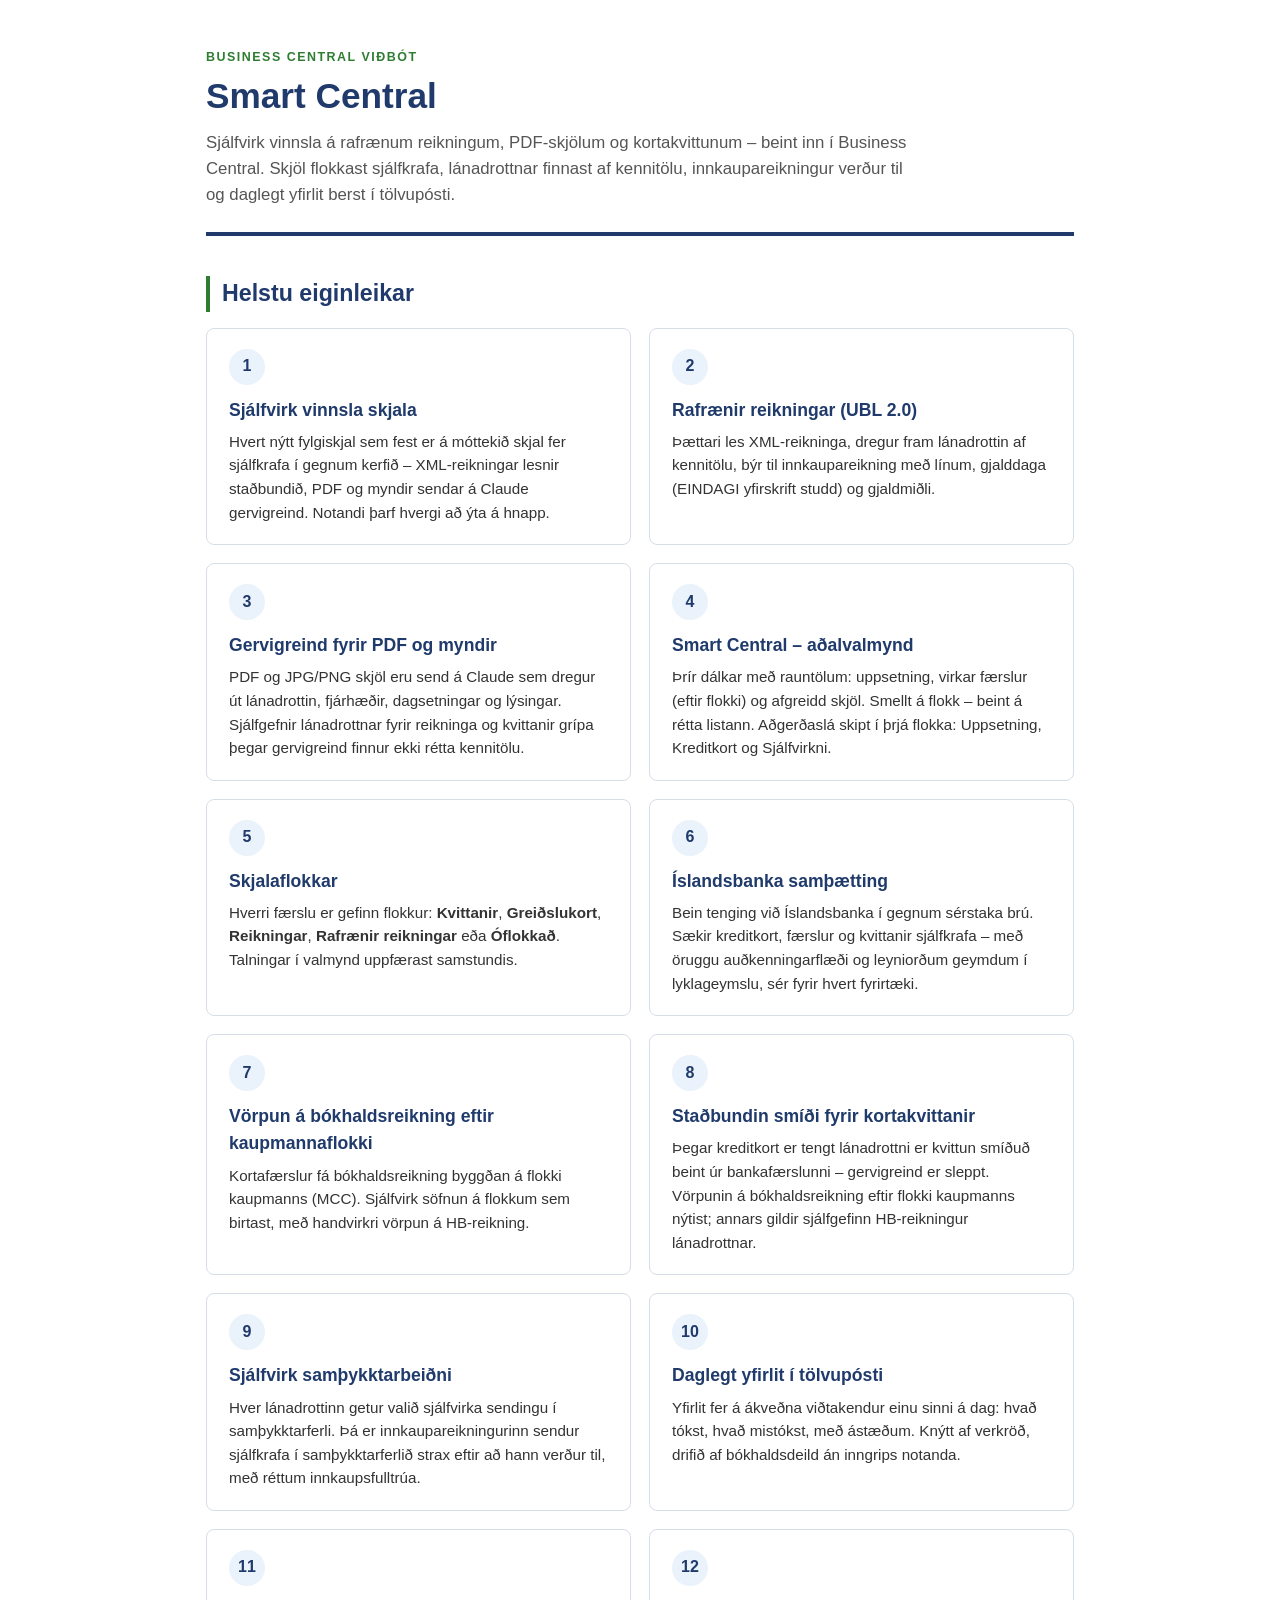
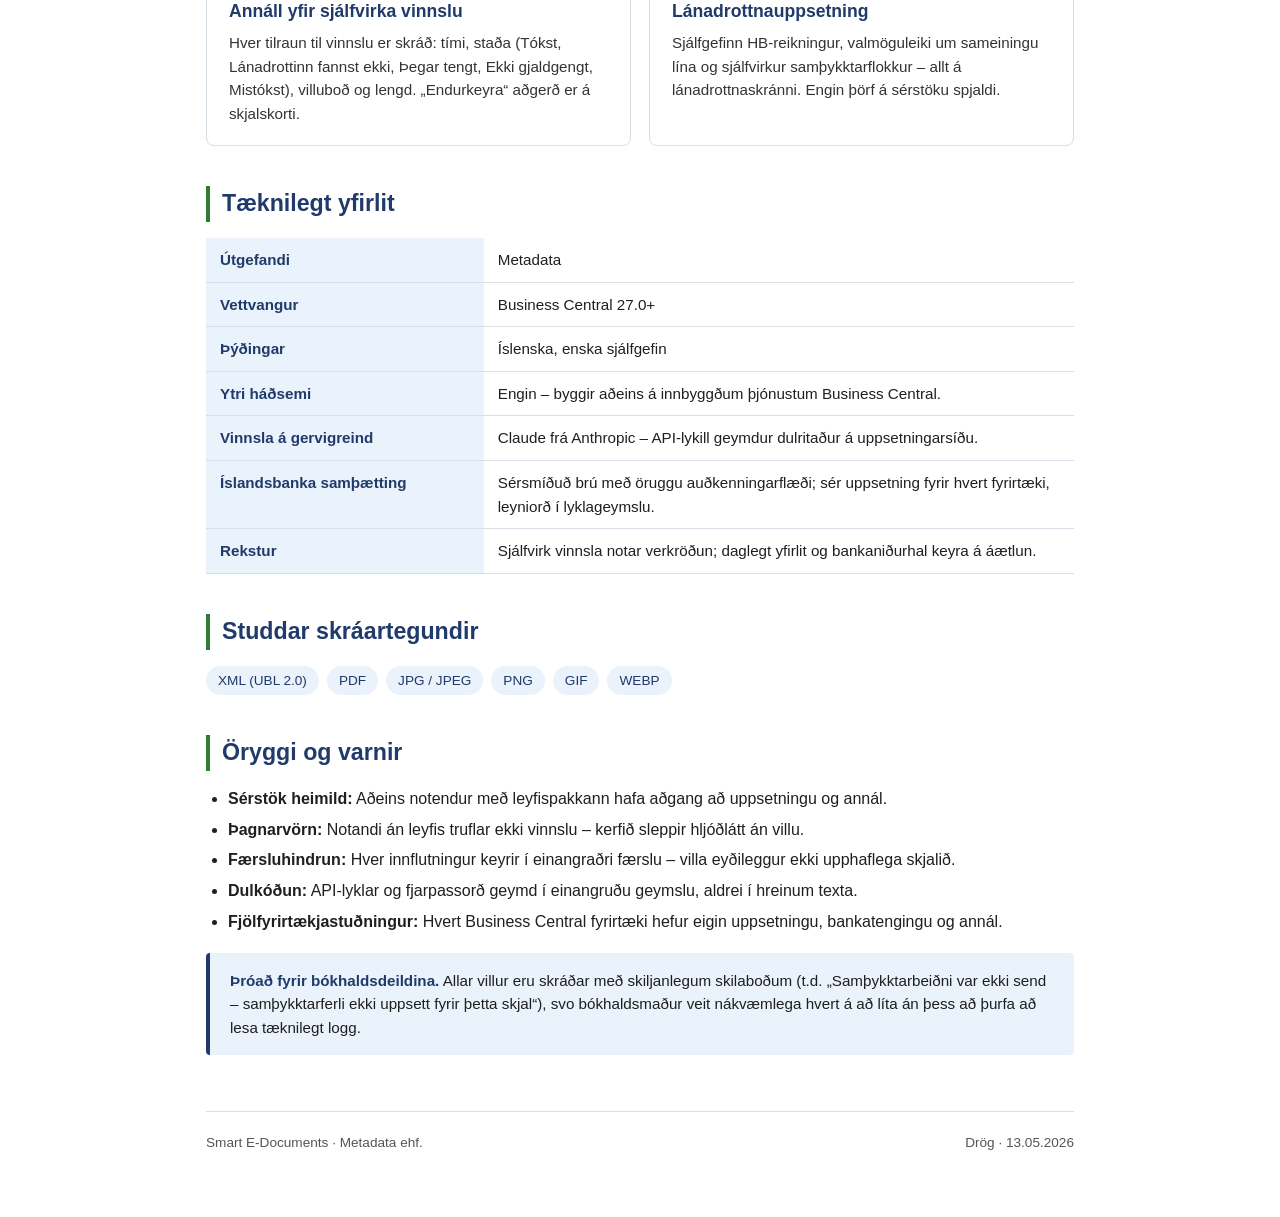
==== SmartCentral/Index.html @ 345522ee "Smart Central added" ====
<!DOCTYPE html>
<html lang="is">
<head>
    <meta charset="UTF-8">
    <title>Smart Central – Yfirlit eiginleika</title>
    <style>
        :root {
            --primary: #1F3A6B;
            --accent: #2E7D32;
            --muted: #555555;
            --bg-soft: #EAF2FB;
            --border: #D6DEE8;
        }

        * { box-sizing: border-box; }

        body {
            font-family: "Segoe UI", "Helvetica Neue", Arial, sans-serif;
            color: #1f1f1f;
            background: #ffffff;
            margin: 0;
            line-height: 1.55;
            font-size: 16px;
        }

        .page {
            max-width: 980px;
            margin: 0 auto;
            padding: 48px 56px 64px;
        }

        header.hero {
            border-bottom: 4px solid var(--primary);
            padding-bottom: 24px;
            margin-bottom: 32px;
        }

        header.hero .eyebrow {
            color: var(--accent);
            text-transform: uppercase;
            letter-spacing: 0.12em;
            font-size: 0.78rem;
            font-weight: 600;
            margin-bottom: 8px;
        }

        h1 {
            color: var(--primary);
            font-size: 2.2rem;
            margin: 0 0 12px;
            line-height: 1.2;
        }

        header.hero .lede {
            color: var(--muted);
            font-size: 1.05rem;
            max-width: 720px;
            margin: 0;
        }

        h2 {
            color: var(--primary);
            font-size: 1.45rem;
            margin: 40px 0 16px;
            border-left: 4px solid var(--accent);
            padding-left: 12px;
        }

        h3 {
            color: var(--primary);
            font-size: 1.1rem;
            margin: 0 0 6px;
        }

        p { margin: 0 0 12px; }

        ul { margin: 0 0 12px; padding-left: 22px; }
        ul li { margin-bottom: 6px; }

        .features {
            display: grid;
            grid-template-columns: repeat(auto-fit, minmax(290px, 1fr));
            gap: 18px;
            margin-top: 8px;
        }

        .feature {
            border: 1px solid var(--border);
            border-radius: 8px;
            padding: 20px 22px;
            background: #fff;
            transition: box-shadow 0.15s ease;
        }

        .feature:hover {
            box-shadow: 0 6px 18px rgba(31, 58, 107, 0.08);
        }

        .feature .icon {
            display: inline-flex;
            align-items: center;
            justify-content: center;
            width: 36px;
            height: 36px;
            border-radius: 50%;
            background: var(--bg-soft);
            color: var(--primary);
            font-weight: 700;
            font-size: 1rem;
            margin-bottom: 12px;
        }

        .feature p {
            color: #333;
            font-size: 0.95rem;
            margin: 0;
        }

        .callout {
            background: var(--bg-soft);
            border-left: 4px solid var(--primary);
            padding: 16px 20px;
            border-radius: 4px;
            margin: 18px 0;
            font-size: 0.95rem;
        }

        .callout strong { color: var(--primary); }

        table.specs {
            width: 100%;
            border-collapse: collapse;
            margin-top: 8px;
            font-size: 0.95rem;
        }
        table.specs th, table.specs td {
            text-align: left;
            padding: 10px 14px;
            border-bottom: 1px solid var(--border);
            vertical-align: top;
        }
        table.specs th {
            background: var(--bg-soft);
            color: var(--primary);
            font-weight: 600;
            width: 32%;
        }

        .pillrow {
            display: flex;
            flex-wrap: wrap;
            gap: 8px;
            margin: 4px 0 16px;
        }
        .pill {
            display: inline-block;
            padding: 4px 12px;
            background: var(--bg-soft);
            color: var(--primary);
            border-radius: 999px;
            font-size: 0.85rem;
            font-weight: 500;
        }

        footer {
            margin-top: 56px;
            padding-top: 20px;
            border-top: 1px solid var(--border);
            color: var(--muted);
            font-size: 0.85rem;
            display: flex;
            justify-content: space-between;
            flex-wrap: wrap;
            gap: 12px;
        }

        @media print {
            .page { padding: 24px; }
            .feature:hover { box-shadow: none; }
        }
    </style>
</head>
<body>
<div class="page">

    <header class="hero">
        <div class="eyebrow">Business Central viðbót</div>
        <h1>Smart Central</h1>
        <p class="lede">
            Sjálfvirk vinnsla á rafrænum reikningum, PDF-skjölum og kortakvittunum – beint inn í Business Central. Skjöl flokkast sjálfkrafa, lánadrottnar finnast af kennitölu, innkaupareikningur verður til og daglegt yfirlit berst í tölvupósti.
        </p>
    </header>

    <h2>Helstu eiginleikar</h2>
    <div class="features">

        <div class="feature">
            <div class="icon">1</div>
            <h3>Sjálfvirk vinnsla skjala</h3>
            <p>Hvert nýtt fylgiskjal sem fest er á móttekið skjal fer sjálfkrafa í gegnum kerfið – XML-reikningar lesnir staðbundið, PDF og myndir sendar á Claude gervigreind. Notandi þarf hvergi að ýta á hnapp.</p>
        </div>

        <div class="feature">
            <div class="icon">2</div>
            <h3>Rafrænir reikningar (UBL 2.0)</h3>
            <p>Þættari les XML-reikninga, dregur fram lánadrottin af kennitölu, býr til innkaupareikning með línum, gjalddaga (EINDAGI yfirskrift studd) og gjaldmiðli.</p>
        </div>

        <div class="feature">
            <div class="icon">3</div>
            <h3>Gervigreind fyrir PDF og myndir</h3>
            <p>PDF og JPG/PNG skjöl eru send á Claude sem dregur út lánadrottin, fjárhæðir, dagsetningar og lýsingar. Sjálfgefnir lánadrottnar fyrir reikninga og kvittanir grípa þegar gervigreind finnur ekki rétta kennitölu.</p>
        </div>

        <div class="feature">
            <div class="icon">4</div>
            <h3>Smart Central – aðalvalmynd</h3>
            <p>Þrír dálkar með rauntölum: uppsetning, virkar færslur (eftir flokki) og afgreidd skjöl. Smellt á flokk – beint á rétta listann. Aðgerðaslá skipt í þrjá flokka: Uppsetning, Kreditkort og Sjálfvirkni.</p>
        </div>

        <div class="feature">
            <div class="icon">5</div>
            <h3>Skjalaflokkar</h3>
            <p>Hverri færslu er gefinn flokkur: <strong>Kvittanir</strong>, <strong>Greiðslukort</strong>, <strong>Reikningar</strong>, <strong>Rafrænir reikningar</strong> eða <strong>Óflokkað</strong>. Talningar í valmynd uppfærast samstundis.</p>
        </div>

        <div class="feature">
            <div class="icon">6</div>
            <h3>Íslandsbanka samþætting</h3>
            <p>Bein tenging við Íslandsbanka í gegnum sérstaka brú. Sækir kreditkort, færslur og kvittanir sjálfkrafa – með öruggu auðkenningarflæði og leyniorðum geymdum í lyklageymslu, sér fyrir hvert fyrirtæki.</p>
        </div>

        <div class="feature">
            <div class="icon">7</div>
            <h3>Vörpun á bókhaldsreikning eftir kaupmannaflokki</h3>
            <p>Kortafærslur fá bókhaldsreikning byggðan á flokki kaupmanns (MCC). Sjálfvirk söfnun á flokkum sem birtast, með handvirkri vörpun á HB-reikning.</p>
        </div>

        <div class="feature">
            <div class="icon">8</div>
            <h3>Staðbundin smíði fyrir kortakvittanir</h3>
            <p>Þegar kreditkort er tengt lánadrottni er kvittun smíðuð beint úr bankafærslunni – gervigreind er sleppt. Vörpunin á bókhaldsreikning eftir flokki kaupmanns nýtist; annars gildir sjálfgefinn HB-reikningur lánadrottnar.</p>
        </div>

        <div class="feature">
            <div class="icon">9</div>
            <h3>Sjálfvirk samþykktarbeiðni</h3>
            <p>Hver lánadrottinn getur valið sjálfvirka sendingu í samþykktarferli. Þá er innkaupareikningurinn sendur sjálfkrafa í samþykktarferlið strax eftir að hann verður til, með réttum innkaupsfulltrúa.</p>
        </div>

        <div class="feature">
            <div class="icon">10</div>
            <h3>Daglegt yfirlit í tölvupósti</h3>
            <p>Yfirlit fer á ákveðna viðtakendur einu sinni á dag: hvað tókst, hvað mistókst, með ástæðum. Knýtt af verkröð, drifið af bókhaldsdeild án inngrips notanda.</p>
        </div>

        <div class="feature">
            <div class="icon">11</div>
            <h3>Annáll yfir sjálfvirka vinnslu</h3>
            <p>Hver tilraun til vinnslu er skráð: tími, staða (Tókst, Lánadrottinn fannst ekki, Þegar tengt, Ekki gjaldgengt, Mistókst), villuboð og lengd. „Endurkeyra“ aðgerð er á skjalskorti.</p>
        </div>

        <div class="feature">
            <div class="icon">12</div>
            <h3>Lánadrottnauppsetning</h3>
            <p>Sjálfgefinn HB-reikningur, valmöguleiki um sameiningu lína og sjálfvirkur samþykktarflokkur – allt á lánadrottnaskránni. Engin þörf á sérstöku spjaldi.</p>
        </div>

    </div>

    <h2>Tæknilegt yfirlit</h2>
    <table class="specs">
        <tr>
            <th>Útgefandi</th>
            <td>Metadata</td>
        </tr>
        <tr>
            <th>Vettvangur</th>
            <td>Business Central 27.0+</td>
        </tr>
        <tr>
            <th>Þýðingar</th>
            <td>Íslenska, enska sjálfgefin</td>
        </tr>
        <tr>
            <th>Ytri háðsemi</th>
            <td>Engin – byggir aðeins á innbyggðum þjónustum Business Central.</td>
        </tr>
        <tr>
            <th>Vinnsla á gervigreind</th>
            <td>Claude frá Anthropic – API-lykill geymdur dulritaður á uppsetningarsíðu.</td>
        </tr>
        <tr>
            <th>Íslandsbanka samþætting</th>
            <td>Sérsmíðuð brú með öruggu auðkenningarflæði; sér uppsetning fyrir hvert fyrirtæki, leyniorð í lyklageymslu.</td>
        </tr>
        <tr>
            <th>Rekstur</th>
            <td>Sjálfvirk vinnsla notar verkröðun; daglegt yfirlit og bankaniðurhal keyra á áætlun.</td>
        </tr>
    </table>

    <h2>Studdar skráartegundir</h2>
    <div class="pillrow">
        <span class="pill">XML (UBL 2.0)</span>
        <span class="pill">PDF</span>
        <span class="pill">JPG / JPEG</span>
        <span class="pill">PNG</span>
        <span class="pill">GIF</span>
        <span class="pill">WEBP</span>
    </div>

    <h2>Öryggi og varnir</h2>
    <ul>
        <li><strong>Sérstök heimild:</strong> Aðeins notendur með leyfispakkann hafa aðgang að uppsetningu og annál.</li>
        <li><strong>Þagnarvörn:</strong> Notandi án leyfis truflar ekki vinnslu – kerfið sleppir hljóðlátt án villu.</li>
        <li><strong>Færsluhindrun:</strong> Hver innflutningur keyrir í einangraðri færslu – villa eyðileggur ekki upphaflega skjalið.</li>
        <li><strong>Dulkóðun:</strong> API-lyklar og fjarpassorð geymd í einangruðu geymslu, aldrei í hreinum texta.</li>
        <li><strong>Fjölfyrirtækjastuðningur:</strong> Hvert Business Central fyrirtæki hefur eigin uppsetningu, bankatengingu og annál.</li>
    </ul>

    <div class="callout">
        <strong>Þróað fyrir bókhaldsdeildina.</strong> Allar villur eru skráðar með skiljanlegum skilaboðum (t.d. „Samþykktarbeiðni var ekki send – samþykktarferli ekki uppsett fyrir þetta skjal“), svo bókhaldsmaður veit nákvæmlega hvert á að líta án þess að þurfa að lesa tæknilegt logg.
    </div>

    <footer>
        <div>Smart E-Documents · Metadata ehf.</div>
        <div>Drög · 13.05.2026</div>
    </footer>

</div>
</body>
</html>
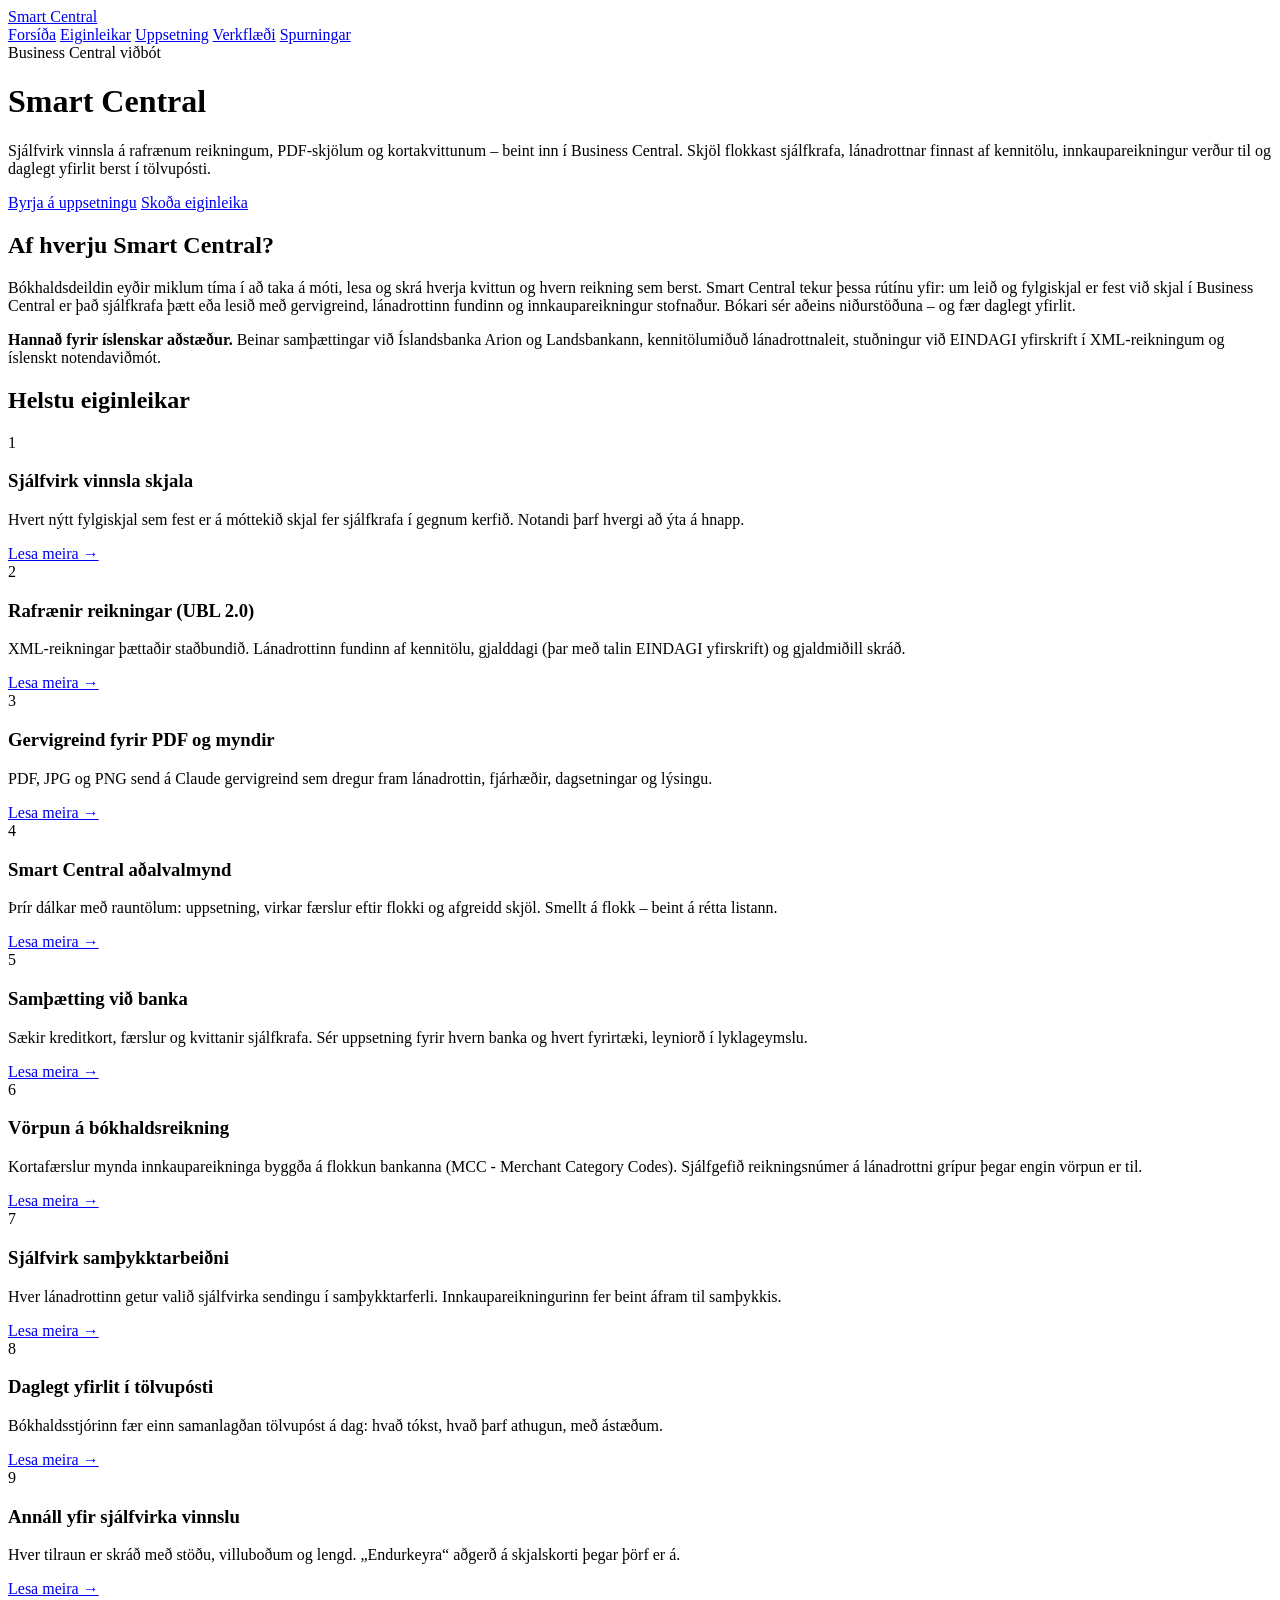
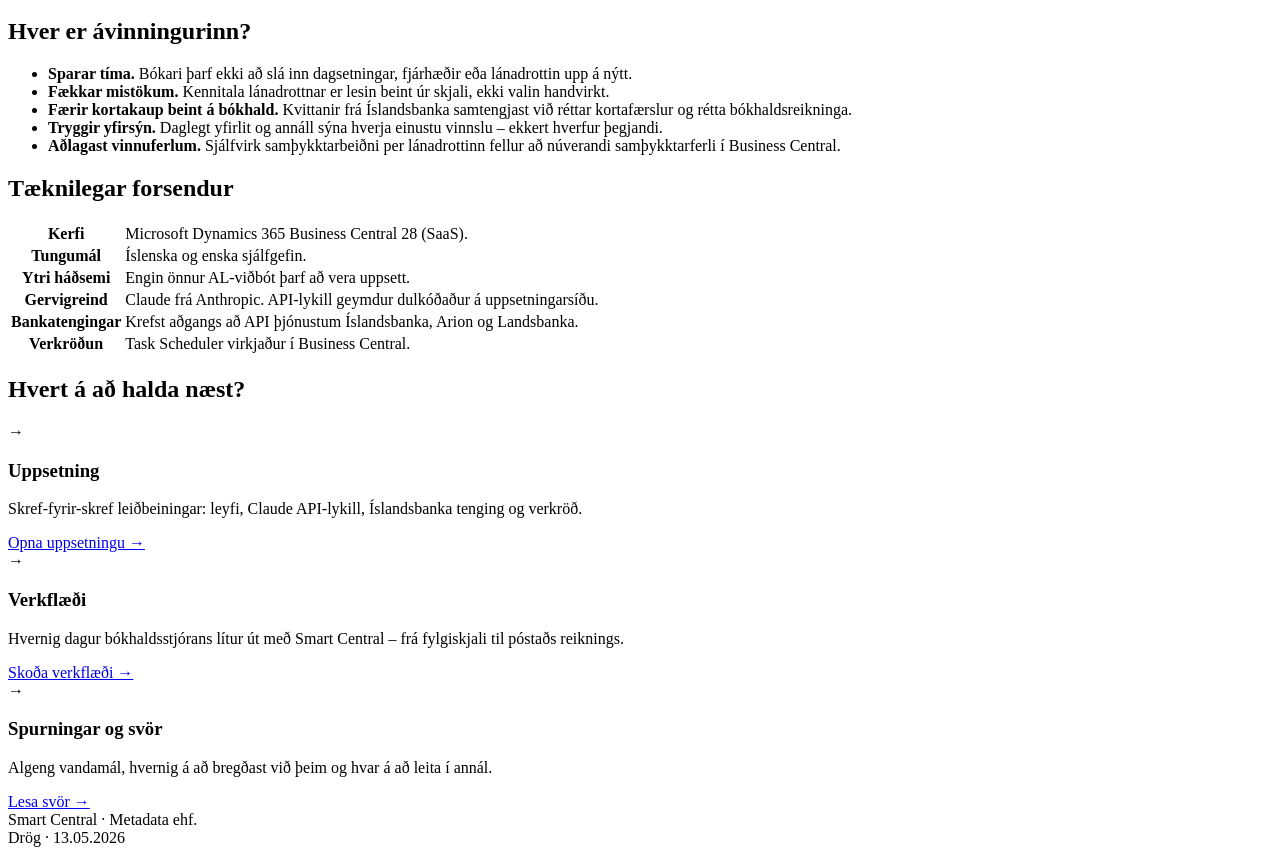
==== commit b1c302ad: "Document Update" ====
--- a/SmartCentral/Index.html
+++ b/SmartCentral/Index.html
@@ -2,185 +2,23 @@
 <html lang="is">
 <head>
     <meta charset="UTF-8">
-    <title>Smart Central – Yfirlit eiginleika</title>
-    <style>
-        :root {
-            --primary: #1F3A6B;
-            --accent: #2E7D32;
-            --muted: #555555;
-            --bg-soft: #EAF2FB;
-            --border: #D6DEE8;
-        }
-
-        * { box-sizing: border-box; }
-
-        body {
-            font-family: "Segoe UI", "Helvetica Neue", Arial, sans-serif;
-            color: #1f1f1f;
-            background: #ffffff;
-            margin: 0;
-            line-height: 1.55;
-            font-size: 16px;
-        }
-
-        .page {
-            max-width: 980px;
-            margin: 0 auto;
-            padding: 48px 56px 64px;
-        }
-
-        header.hero {
-            border-bottom: 4px solid var(--primary);
-            padding-bottom: 24px;
-            margin-bottom: 32px;
-        }
-
-        header.hero .eyebrow {
-            color: var(--accent);
-            text-transform: uppercase;
-            letter-spacing: 0.12em;
-            font-size: 0.78rem;
-            font-weight: 600;
-            margin-bottom: 8px;
-        }
-
-        h1 {
-            color: var(--primary);
-            font-size: 2.2rem;
-            margin: 0 0 12px;
-            line-height: 1.2;
-        }
-
-        header.hero .lede {
-            color: var(--muted);
-            font-size: 1.05rem;
-            max-width: 720px;
-            margin: 0;
-        }
-
-        h2 {
-            color: var(--primary);
-            font-size: 1.45rem;
-            margin: 40px 0 16px;
-            border-left: 4px solid var(--accent);
-            padding-left: 12px;
-        }
-
-        h3 {
-            color: var(--primary);
-            font-size: 1.1rem;
-            margin: 0 0 6px;
-        }
-
-        p { margin: 0 0 12px; }
-
-        ul { margin: 0 0 12px; padding-left: 22px; }
-        ul li { margin-bottom: 6px; }
-
-        .features {
-            display: grid;
-            grid-template-columns: repeat(auto-fit, minmax(290px, 1fr));
-            gap: 18px;
-            margin-top: 8px;
-        }
-
-        .feature {
-            border: 1px solid var(--border);
-            border-radius: 8px;
-            padding: 20px 22px;
-            background: #fff;
-            transition: box-shadow 0.15s ease;
-        }
-
-        .feature:hover {
-            box-shadow: 0 6px 18px rgba(31, 58, 107, 0.08);
-        }
-
-        .feature .icon {
-            display: inline-flex;
-            align-items: center;
-            justify-content: center;
-            width: 36px;
-            height: 36px;
-            border-radius: 50%;
-            background: var(--bg-soft);
-            color: var(--primary);
-            font-weight: 700;
-            font-size: 1rem;
-            margin-bottom: 12px;
-        }
-
-        .feature p {
-            color: #333;
-            font-size: 0.95rem;
-            margin: 0;
-        }
-
-        .callout {
-            background: var(--bg-soft);
-            border-left: 4px solid var(--primary);
-            padding: 16px 20px;
-            border-radius: 4px;
-            margin: 18px 0;
-            font-size: 0.95rem;
-        }
-
-        .callout strong { color: var(--primary); }
-
-        table.specs {
-            width: 100%;
-            border-collapse: collapse;
-            margin-top: 8px;
-            font-size: 0.95rem;
-        }
-        table.specs th, table.specs td {
-            text-align: left;
-            padding: 10px 14px;
-            border-bottom: 1px solid var(--border);
-            vertical-align: top;
-        }
-        table.specs th {
-            background: var(--bg-soft);
-            color: var(--primary);
-            font-weight: 600;
-            width: 32%;
-        }
-
-        .pillrow {
-            display: flex;
-            flex-wrap: wrap;
-            gap: 8px;
-            margin: 4px 0 16px;
-        }
-        .pill {
-            display: inline-block;
-            padding: 4px 12px;
-            background: var(--bg-soft);
-            color: var(--primary);
-            border-radius: 999px;
-            font-size: 0.85rem;
-            font-weight: 500;
-        }
-
-        footer {
-            margin-top: 56px;
-            padding-top: 20px;
-            border-top: 1px solid var(--border);
-            color: var(--muted);
-            font-size: 0.85rem;
-            display: flex;
-            justify-content: space-between;
-            flex-wrap: wrap;
-            gap: 12px;
-        }
-
-        @media print {
-            .page { padding: 24px; }
-            .feature:hover { box-shadow: none; }
-        }
-    </style>
+    <title>Smart Central – Sjálfvirk vinnsla skjala fyrir Business Central</title>
+    <meta name="viewport" content="width=device-width, initial-scale=1">
+    <link rel="stylesheet" href="styles.css">
 </head>
 <body>
+
+<header class="site-header">
+    <a class="brand" href="Index.html">Smart Central</a>
+    <nav>
+        <a href="Index.html" aria-current="page">Forsíða</a>
+        <a href="Features.html">Eiginleikar</a>
+        <a href="GettingStarted.html">Uppsetning</a>
+        <a href="Workflow.html">Verkflæði</a>
+        <a href="FAQ.html">Spurningar</a>
+    </nav>
+</header>
+
 <div class="page">
 
     <header class="hero">
@@ -189,7 +27,20 @@
         <p class="lede">
             Sjálfvirk vinnsla á rafrænum reikningum, PDF-skjölum og kortakvittunum – beint inn í Business Central. Skjöl flokkast sjálfkrafa, lánadrottnar finnast af kennitölu, innkaupareikningur verður til og daglegt yfirlit berst í tölvupósti.
         </p>
+        <div class="cta-row">
+            <a class="cta" href="GettingStarted.html">Byrja á uppsetningu</a>
+            <a class="cta secondary" href="Features.html">Skoða eiginleika</a>
+        </div>
     </header>
+
+    <h2>Af hverju Smart Central?</h2>
+    <p>
+        Bókhaldsdeildin eyðir miklum tíma í að taka á móti, lesa og skrá hverja kvittun og hvern reikning sem berst. Smart Central tekur þessa rútínu yfir: um leið og fylgiskjal er fest við skjal í Business Central er það sjálfkrafa þætt eða lesið með gervigreind, lánadrottinn fundinn og innkaupareikningur stofnaður. Bókari sér aðeins niðurstöðuna – og fær daglegt yfirlit.
+    </p>
+
+    <div class="callout">
+        <strong>Hannað fyrir íslenskar aðstæður.</strong> Beinar samþættingar við Íslandsbanka Arion og Landsbankann, kennitölumiðuð lánadrottnaleit, stuðningur við EINDAGI yfirskrift í XML-reikningum og íslenskt notendaviðmót.
+    </div>
 
     <h2>Helstu eiginleikar</h2>
     <div class="features">
@@ -197,134 +48,129 @@
         <div class="feature">
             <div class="icon">1</div>
             <h3>Sjálfvirk vinnsla skjala</h3>
-            <p>Hvert nýtt fylgiskjal sem fest er á móttekið skjal fer sjálfkrafa í gegnum kerfið – XML-reikningar lesnir staðbundið, PDF og myndir sendar á Claude gervigreind. Notandi þarf hvergi að ýta á hnapp.</p>
+            <p>Hvert nýtt fylgiskjal sem fest er á móttekið skjal fer sjálfkrafa í gegnum kerfið. Notandi þarf hvergi að ýta á hnapp.</p>
+            <a class="more" href="Features.html#auto-processing">Lesa meira →</a>
         </div>
 
         <div class="feature">
             <div class="icon">2</div>
             <h3>Rafrænir reikningar (UBL 2.0)</h3>
-            <p>Þættari les XML-reikninga, dregur fram lánadrottin af kennitölu, býr til innkaupareikning með línum, gjalddaga (EINDAGI yfirskrift studd) og gjaldmiðli.</p>
+            <p>XML-reikningar þættaðir staðbundið. Lánadrottinn fundinn af kennitölu, gjalddagi (þar með talin EINDAGI yfirskrift) og gjaldmiðill skráð.</p>
+            <a class="more" href="Features.html#ubl">Lesa meira →</a>
         </div>
 
         <div class="feature">
             <div class="icon">3</div>
             <h3>Gervigreind fyrir PDF og myndir</h3>
-            <p>PDF og JPG/PNG skjöl eru send á Claude sem dregur út lánadrottin, fjárhæðir, dagsetningar og lýsingar. Sjálfgefnir lánadrottnar fyrir reikninga og kvittanir grípa þegar gervigreind finnur ekki rétta kennitölu.</p>
+            <p>PDF, JPG og PNG send á Claude gervigreind sem dregur fram lánadrottin, fjárhæðir, dagsetningar og lýsingu.</p>
+            <a class="more" href="Features.html#ai">Lesa meira →</a>
         </div>
 
         <div class="feature">
             <div class="icon">4</div>
-            <h3>Smart Central – aðalvalmynd</h3>
-            <p>Þrír dálkar með rauntölum: uppsetning, virkar færslur (eftir flokki) og afgreidd skjöl. Smellt á flokk – beint á rétta listann. Aðgerðaslá skipt í þrjá flokka: Uppsetning, Kreditkort og Sjálfvirkni.</p>
+            <h3>Smart Central aðalvalmynd</h3>
+            <p>Þrír dálkar með rauntölum: uppsetning, virkar færslur eftir flokki og afgreidd skjöl. Smellt á flokk – beint á rétta listann.</p>
+            <a class="more" href="Features.html#smart-central">Lesa meira →</a>
         </div>
 
         <div class="feature">
             <div class="icon">5</div>
-            <h3>Skjalaflokkar</h3>
-            <p>Hverri færslu er gefinn flokkur: <strong>Kvittanir</strong>, <strong>Greiðslukort</strong>, <strong>Reikningar</strong>, <strong>Rafrænir reikningar</strong> eða <strong>Óflokkað</strong>. Talningar í valmynd uppfærast samstundis.</p>
+            <h3>Samþætting við banka</h3>
+            <p>Sækir kreditkort, færslur og kvittanir sjálfkrafa. Sér uppsetning fyrir hvern banka og hvert fyrirtæki, leyniorð í lyklageymslu.</p>
+            <a class="more" href="Features.html#isb">Lesa meira →</a>
         </div>
 
         <div class="feature">
             <div class="icon">6</div>
-            <h3>Íslandsbanka samþætting</h3>
-            <p>Bein tenging við Íslandsbanka í gegnum sérstaka brú. Sækir kreditkort, færslur og kvittanir sjálfkrafa – með öruggu auðkenningarflæði og leyniorðum geymdum í lyklageymslu, sér fyrir hvert fyrirtæki.</p>
+            <h3>Vörpun á bókhaldsreikning</h3>
+            <p>Kortafærslur mynda innkaupareikninga byggða á flokkun bankanna (MCC - Merchant Category Codes). Sjálfgefið reikningsnúmer á lánadrottni grípur þegar engin vörpun er til.</p>
+            <a class="more" href="Features.html#gl-mapping">Lesa meira →</a>
         </div>
 
         <div class="feature">
             <div class="icon">7</div>
-            <h3>Vörpun á bókhaldsreikning eftir kaupmannaflokki</h3>
-            <p>Kortafærslur fá bókhaldsreikning byggðan á flokki kaupmanns (MCC). Sjálfvirk söfnun á flokkum sem birtast, með handvirkri vörpun á HB-reikning.</p>
+            <h3>Sjálfvirk samþykktarbeiðni</h3>
+            <p>Hver lánadrottinn getur valið sjálfvirka sendingu í samþykktarferli. Innkaupareikningurinn fer beint áfram til samþykkis.</p>
+            <a class="more" href="Features.html#approval">Lesa meira →</a>
         </div>
 
         <div class="feature">
             <div class="icon">8</div>
-            <h3>Staðbundin smíði fyrir kortakvittanir</h3>
-            <p>Þegar kreditkort er tengt lánadrottni er kvittun smíðuð beint úr bankafærslunni – gervigreind er sleppt. Vörpunin á bókhaldsreikning eftir flokki kaupmanns nýtist; annars gildir sjálfgefinn HB-reikningur lánadrottnar.</p>
+            <h3>Daglegt yfirlit í tölvupósti</h3>
+            <p>Bókhaldsstjórinn fær einn samanlagðan tölvupóst á dag: hvað tókst, hvað þarf athugun, með ástæðum.</p>
+            <a class="more" href="Features.html#notification">Lesa meira →</a>
         </div>
 
         <div class="feature">
             <div class="icon">9</div>
-            <h3>Sjálfvirk samþykktarbeiðni</h3>
-            <p>Hver lánadrottinn getur valið sjálfvirka sendingu í samþykktarferli. Þá er innkaupareikningurinn sendur sjálfkrafa í samþykktarferlið strax eftir að hann verður til, með réttum innkaupsfulltrúa.</p>
-        </div>
-
-        <div class="feature">
-            <div class="icon">10</div>
-            <h3>Daglegt yfirlit í tölvupósti</h3>
-            <p>Yfirlit fer á ákveðna viðtakendur einu sinni á dag: hvað tókst, hvað mistókst, með ástæðum. Knýtt af verkröð, drifið af bókhaldsdeild án inngrips notanda.</p>
-        </div>
-
-        <div class="feature">
-            <div class="icon">11</div>
             <h3>Annáll yfir sjálfvirka vinnslu</h3>
-            <p>Hver tilraun til vinnslu er skráð: tími, staða (Tókst, Lánadrottinn fannst ekki, Þegar tengt, Ekki gjaldgengt, Mistókst), villuboð og lengd. „Endurkeyra“ aðgerð er á skjalskorti.</p>
-        </div>
-
-        <div class="feature">
-            <div class="icon">12</div>
-            <h3>Lánadrottnauppsetning</h3>
-            <p>Sjálfgefinn HB-reikningur, valmöguleiki um sameiningu lína og sjálfvirkur samþykktarflokkur – allt á lánadrottnaskránni. Engin þörf á sérstöku spjaldi.</p>
+            <p>Hver tilraun er skráð með stöðu, villuboðum og lengd. „Endurkeyra“ aðgerð á skjalskorti þegar þörf er á.</p>
+            <a class="more" href="Features.html#log">Lesa meira →</a>
         </div>
 
     </div>
 
-    <h2>Tæknilegt yfirlit</h2>
+    <h2>Hver er ávinningurinn?</h2>
+    <ul>
+        <li><strong>Sparar tíma.</strong> Bókari þarf ekki að slá inn dagsetningar, fjárhæðir eða lánadrottin upp á nýtt.</li>
+        <li><strong>Fækkar mistökum.</strong> Kennitala lánadrottnar er lesin beint úr skjali, ekki valin handvirkt.</li>
+        <li><strong>Færir kortakaup beint á bókhald.</strong> Kvittanir frá Íslandsbanka samtengjast við réttar kortafærslur og rétta bókhaldsreikninga.</li>
+        <li><strong>Tryggir yfirsýn.</strong> Daglegt yfirlit og annáll sýna hverja einustu vinnslu – ekkert hverfur þegjandi.</li>
+        <li><strong>Aðlagast vinnuferlum.</strong> Sjálfvirk samþykktarbeiðni per lánadrottinn fellur að núverandi samþykktarferli í Business Central.</li>
+    </ul>
+
+    <h2>Tæknilegar forsendur</h2>
     <table class="specs">
         <tr>
-            <th>Útgefandi</th>
-            <td>Metadata</td>
+            <th>Kerfi</th>
+            <td>Microsoft Dynamics 365 Business Central 28 (SaaS).</td>
         </tr>
         <tr>
-            <th>Vettvangur</th>
-            <td>Business Central 27.0+</td>
-        </tr>
-        <tr>
-            <th>Þýðingar</th>
-            <td>Íslenska, enska sjálfgefin</td>
+            <th>Tungumál</th>
+            <td>Íslenska og enska sjálfgefin.</td>
         </tr>
         <tr>
             <th>Ytri háðsemi</th>
-            <td>Engin – byggir aðeins á innbyggðum þjónustum Business Central.</td>
+            <td>Engin önnur AL-viðbót þarf að vera uppsett.</td>
         </tr>
         <tr>
-            <th>Vinnsla á gervigreind</th>
-            <td>Claude frá Anthropic – API-lykill geymdur dulritaður á uppsetningarsíðu.</td>
+            <th>Gervigreind</th>
+            <td>Claude frá Anthropic. API-lykill geymdur dulkóðaður á uppsetningarsíðu.</td>
         </tr>
         <tr>
-            <th>Íslandsbanka samþætting</th>
-            <td>Sérsmíðuð brú með öruggu auðkenningarflæði; sér uppsetning fyrir hvert fyrirtæki, leyniorð í lyklageymslu.</td>
+            <th>Bankatengingar</th>
+            <td>Krefst aðgangs að API þjónustum Íslandsbanka, Arion og Landsbanka.</td>
         </tr>
         <tr>
-            <th>Rekstur</th>
-            <td>Sjálfvirk vinnsla notar verkröðun; daglegt yfirlit og bankaniðurhal keyra á áætlun.</td>
+            <th>Verkröðun</th>
+            <td>Task Scheduler virkjaður í Business Central.</td>
         </tr>
     </table>
 
-    <h2>Studdar skráartegundir</h2>
-    <div class="pillrow">
-        <span class="pill">XML (UBL 2.0)</span>
-        <span class="pill">PDF</span>
-        <span class="pill">JPG / JPEG</span>
-        <span class="pill">PNG</span>
-        <span class="pill">GIF</span>
-        <span class="pill">WEBP</span>
+    <h2>Hvert á að halda næst?</h2>
+    <div class="features">
+        <div class="feature">
+            <div class="icon">→</div>
+            <h3>Uppsetning</h3>
+            <p>Skref-fyrir-skref leiðbeiningar: leyfi, Claude API-lykill, Íslandsbanka tenging og verkröð.</p>
+            <a class="more" href="GettingStarted.html">Opna uppsetningu →</a>
+        </div>
+        <div class="feature">
+            <div class="icon">→</div>
+            <h3>Verkflæði</h3>
+            <p>Hvernig dagur bókhaldsstjórans lítur út með Smart Central – frá fylgiskjali til póstaðs reiknings.</p>
+            <a class="more" href="Workflow.html">Skoða verkflæði →</a>
+        </div>
+        <div class="feature">
+            <div class="icon">→</div>
+            <h3>Spurningar og svör</h3>
+            <p>Algeng vandamál, hvernig á að bregðast við þeim og hvar á að leita í annál.</p>
+            <a class="more" href="FAQ.html">Lesa svör →</a>
+        </div>
     </div>
 
-    <h2>Öryggi og varnir</h2>
-    <ul>
-        <li><strong>Sérstök heimild:</strong> Aðeins notendur með leyfispakkann hafa aðgang að uppsetningu og annál.</li>
-        <li><strong>Þagnarvörn:</strong> Notandi án leyfis truflar ekki vinnslu – kerfið sleppir hljóðlátt án villu.</li>
-        <li><strong>Færsluhindrun:</strong> Hver innflutningur keyrir í einangraðri færslu – villa eyðileggur ekki upphaflega skjalið.</li>
-        <li><strong>Dulkóðun:</strong> API-lyklar og fjarpassorð geymd í einangruðu geymslu, aldrei í hreinum texta.</li>
-        <li><strong>Fjölfyrirtækjastuðningur:</strong> Hvert Business Central fyrirtæki hefur eigin uppsetningu, bankatengingu og annál.</li>
-    </ul>
-
-    <div class="callout">
-        <strong>Þróað fyrir bókhaldsdeildina.</strong> Allar villur eru skráðar með skiljanlegum skilaboðum (t.d. „Samþykktarbeiðni var ekki send – samþykktarferli ekki uppsett fyrir þetta skjal“), svo bókhaldsmaður veit nákvæmlega hvert á að líta án þess að þurfa að lesa tæknilegt logg.
-    </div>
-
-    <footer>
-        <div>Smart E-Documents · Metadata ehf.</div>
+    <footer class="site-footer">
+        <div>Smart Central · Metadata ehf.</div>
         <div>Drög · 13.05.2026</div>
     </footer>
 
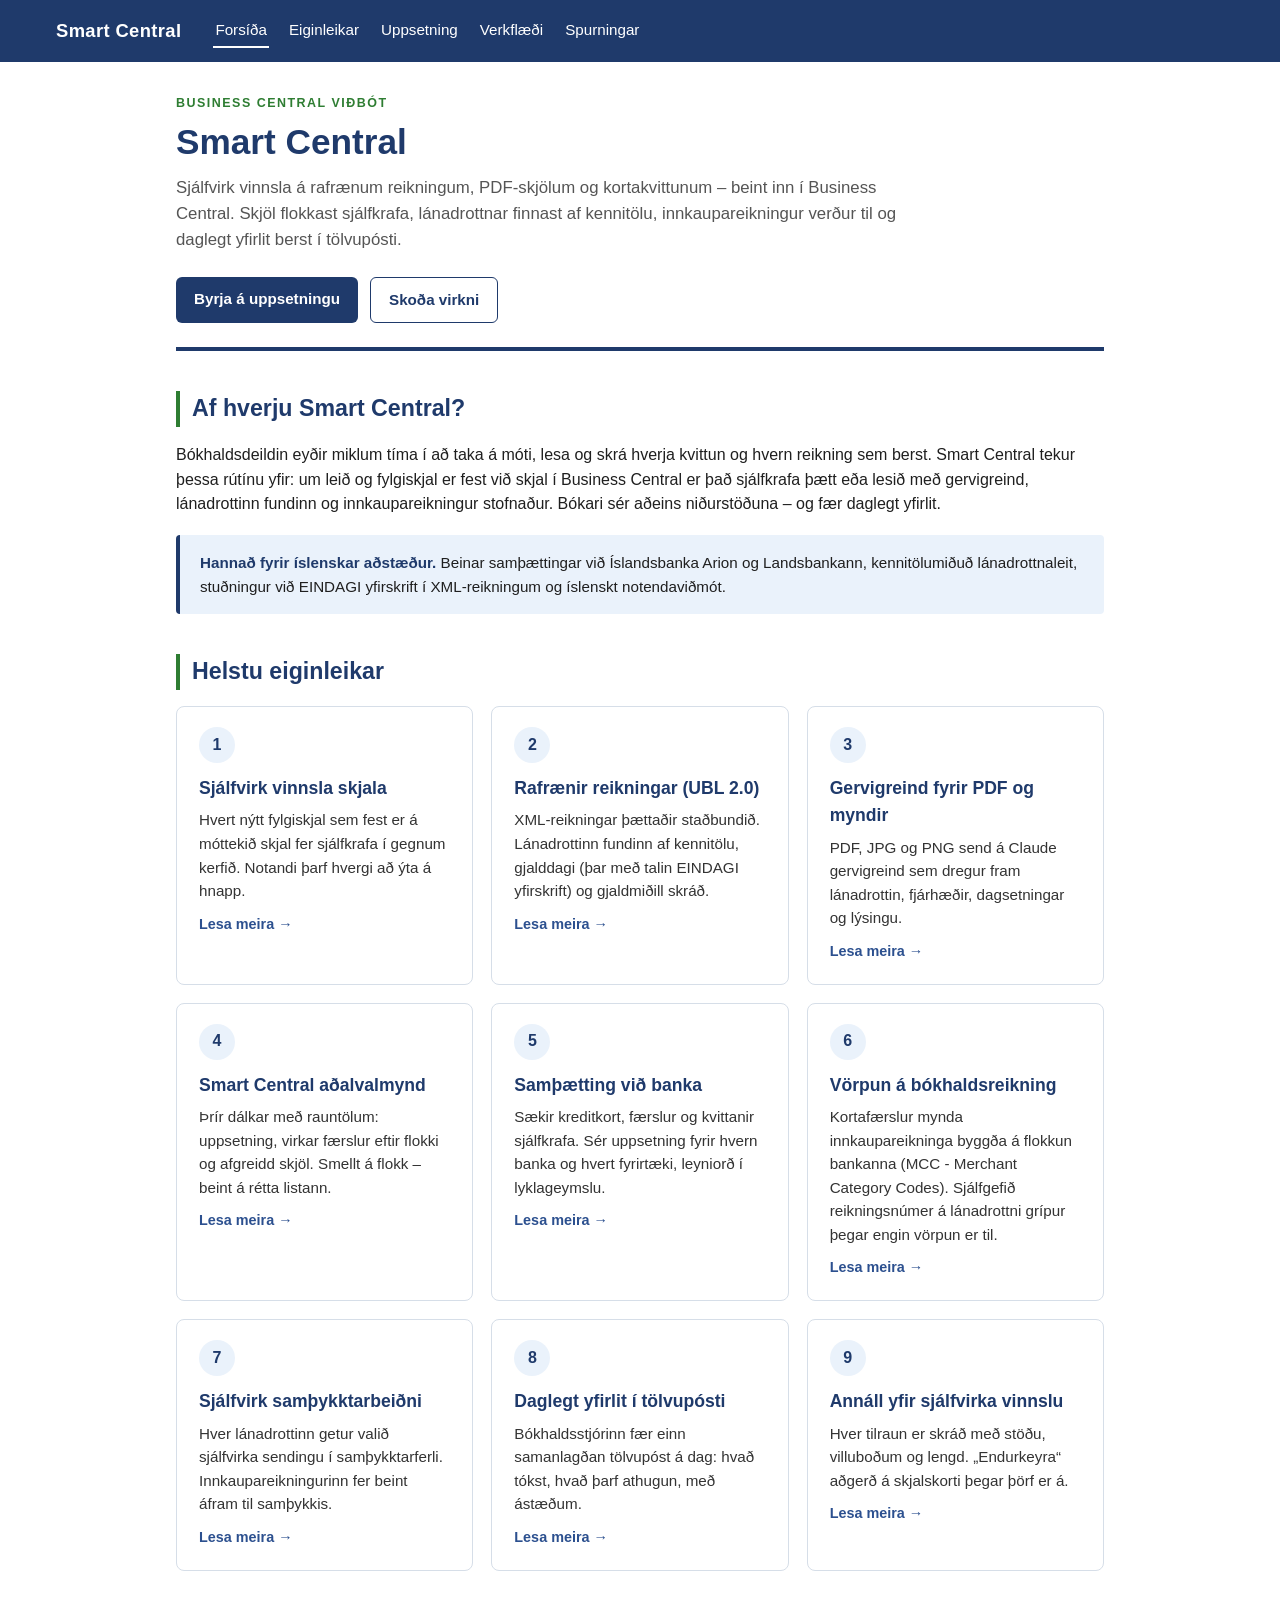
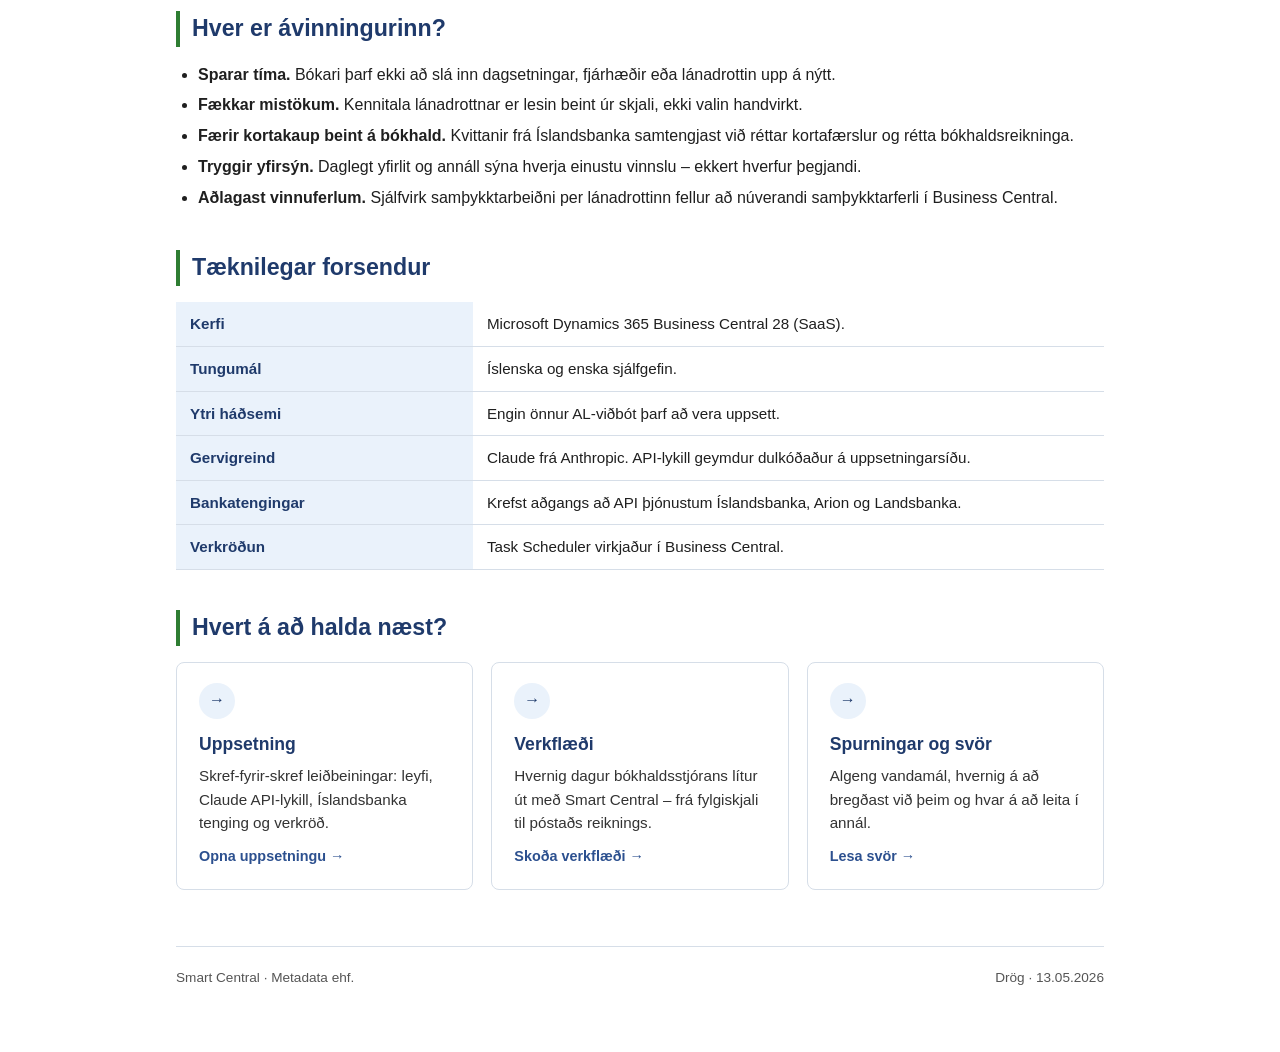
==== commit 40e9bb36: "Minor text change" ====
--- a/SmartCentral/Index.html
+++ b/SmartCentral/Index.html
@@ -29,7 +29,7 @@
         </p>
         <div class="cta-row">
             <a class="cta" href="GettingStarted.html">Byrja á uppsetningu</a>
-            <a class="cta secondary" href="Features.html">Skoða eiginleika</a>
+            <a class="cta secondary" href="Features.html">Skoða virkni</a>
         </div>
     </header>
 
--- a/SmartCentral/styles.css
+++ b/SmartCentral/styles.css
@@ -0,0 +1,398 @@
+:root {
+    --primary: #1F3A6B;
+    --primary-light: #2C508F;
+    --accent: #2E7D32;
+    --muted: #555555;
+    --bg-soft: #EAF2FB;
+    --bg-warm: #FFF7E6;
+    --border: #D6DEE8;
+    --warning: #B9750A;
+    --error: #B23A48;
+}
+
+* { box-sizing: border-box; }
+
+body {
+    font-family: "Segoe UI", "Helvetica Neue", Arial, sans-serif;
+    color: #1f1f1f;
+    background: #ffffff;
+    margin: 0;
+    line-height: 1.55;
+    font-size: 16px;
+}
+
+a { color: var(--primary-light); }
+a:hover { color: var(--primary); }
+
+.page {
+    max-width: 1040px;
+    margin: 0 auto;
+    padding: 32px 56px 64px;
+}
+
+header.site-header {
+    background: var(--primary);
+    color: #ffffff;
+    padding: 14px 56px;
+    display: flex;
+    align-items: center;
+    gap: 32px;
+    flex-wrap: wrap;
+}
+
+header.site-header .brand {
+    color: #ffffff;
+    font-weight: 700;
+    font-size: 1.15rem;
+    letter-spacing: 0.02em;
+    text-decoration: none;
+}
+
+header.site-header nav {
+    display: flex;
+    gap: 18px;
+    flex-wrap: wrap;
+}
+
+header.site-header nav a {
+    color: #ffffff;
+    text-decoration: none;
+    font-size: 0.95rem;
+    padding: 4px 2px;
+    border-bottom: 2px solid transparent;
+    transition: border-color 0.15s ease;
+}
+
+header.site-header nav a:hover,
+header.site-header nav a[aria-current="page"] {
+    border-bottom-color: #ffffff;
+}
+
+header.hero {
+    border-bottom: 4px solid var(--primary);
+    padding-bottom: 24px;
+    margin-bottom: 32px;
+}
+
+header.hero .eyebrow {
+    color: var(--accent);
+    text-transform: uppercase;
+    letter-spacing: 0.12em;
+    font-size: 0.78rem;
+    font-weight: 600;
+    margin-bottom: 8px;
+}
+
+h1 {
+    color: var(--primary);
+    font-size: 2.2rem;
+    margin: 0 0 12px;
+    line-height: 1.2;
+}
+
+header.hero .lede {
+    color: var(--muted);
+    font-size: 1.05rem;
+    max-width: 760px;
+    margin: 0;
+}
+
+h2 {
+    color: var(--primary);
+    font-size: 1.45rem;
+    margin: 40px 0 16px;
+    border-left: 4px solid var(--accent);
+    padding-left: 12px;
+}
+
+h3 {
+    color: var(--primary);
+    font-size: 1.1rem;
+    margin: 24px 0 6px;
+}
+
+h4 {
+    color: var(--primary);
+    font-size: 1rem;
+    margin: 16px 0 4px;
+}
+
+p { margin: 0 0 12px; }
+
+ul, ol { margin: 0 0 12px; padding-left: 22px; }
+ul li, ol li { margin-bottom: 6px; }
+
+code, kbd {
+    background: #F4F6FA;
+    padding: 1px 6px;
+    border-radius: 3px;
+    font-size: 0.92em;
+    color: #233B6B;
+}
+
+.features {
+    display: grid;
+    grid-template-columns: repeat(auto-fit, minmax(290px, 1fr));
+    gap: 18px;
+    margin-top: 8px;
+}
+
+.feature {
+    border: 1px solid var(--border);
+    border-radius: 8px;
+    padding: 20px 22px;
+    background: #fff;
+    transition: box-shadow 0.15s ease;
+}
+
+.feature:hover { box-shadow: 0 6px 18px rgba(31, 58, 107, 0.08); }
+
+.feature .icon {
+    display: inline-flex;
+    align-items: center;
+    justify-content: center;
+    width: 36px;
+    height: 36px;
+    border-radius: 50%;
+    background: var(--bg-soft);
+    color: var(--primary);
+    font-weight: 700;
+    font-size: 1rem;
+    margin-bottom: 12px;
+}
+
+.feature h3 { margin-top: 0; }
+.feature p { color: #333; font-size: 0.95rem; margin: 0; }
+.feature a.more {
+    display: inline-block;
+    margin-top: 10px;
+    font-size: 0.9rem;
+    font-weight: 600;
+    text-decoration: none;
+}
+
+.feature-detail {
+    border: 1px solid var(--border);
+    border-radius: 8px;
+    padding: 28px 32px;
+    margin-bottom: 28px;
+    background: #fff;
+}
+
+.feature-detail h3 {
+    margin: 0 0 4px;
+    font-size: 1.35rem;
+}
+
+.feature-detail .tagline {
+    color: var(--muted);
+    font-style: italic;
+    margin-bottom: 16px;
+}
+
+.callout {
+    background: var(--bg-soft);
+    border-left: 4px solid var(--primary);
+    padding: 16px 20px;
+    border-radius: 4px;
+    margin: 18px 0;
+    font-size: 0.95rem;
+}
+.callout strong { color: var(--primary); }
+
+.callout.warn {
+    background: var(--bg-warm);
+    border-left-color: var(--warning);
+}
+.callout.warn strong { color: var(--warning); }
+
+table.specs {
+    width: 100%;
+    border-collapse: collapse;
+    margin-top: 8px;
+    font-size: 0.95rem;
+}
+table.specs th, table.specs td {
+    text-align: left;
+    padding: 10px 14px;
+    border-bottom: 1px solid var(--border);
+    vertical-align: top;
+}
+table.specs th {
+    background: var(--bg-soft);
+    color: var(--primary);
+    font-weight: 600;
+    width: 32%;
+}
+
+.pillrow {
+    display: flex;
+    flex-wrap: wrap;
+    gap: 8px;
+    margin: 4px 0 16px;
+}
+.pill {
+    display: inline-block;
+    padding: 4px 12px;
+    background: var(--bg-soft);
+    color: var(--primary);
+    border-radius: 999px;
+    font-size: 0.85rem;
+    font-weight: 500;
+}
+
+.steps {
+    counter-reset: step;
+    list-style: none;
+    padding: 0;
+}
+.steps > li {
+    position: relative;
+    padding: 18px 22px 18px 70px;
+    margin-bottom: 14px;
+    background: #fff;
+    border: 1px solid var(--border);
+    border-radius: 8px;
+}
+.steps > li::before {
+    counter-increment: step;
+    content: counter(step);
+    position: absolute;
+    left: 22px;
+    top: 18px;
+    width: 32px;
+    height: 32px;
+    border-radius: 50%;
+    background: var(--primary);
+    color: #fff;
+    font-weight: 700;
+    display: flex;
+    align-items: center;
+    justify-content: center;
+    font-size: 0.95rem;
+}
+.steps > li h4 { margin: 0 0 4px; }
+.steps > li p:last-child { margin-bottom: 0; }
+
+.faq-item {
+    border: 1px solid var(--border);
+    border-radius: 8px;
+    padding: 18px 22px;
+    margin-bottom: 14px;
+    background: #fff;
+}
+.faq-item h3 {
+    margin: 0 0 8px;
+    font-size: 1.05rem;
+}
+.faq-item p { margin-bottom: 8px; }
+.faq-item p:last-child { margin-bottom: 0; }
+
+figure.screenshot {
+    margin: 16px 0 20px;
+}
+figure.screenshot .placeholder {
+    border: 2px dashed var(--border);
+    background: #FAFCFE;
+    color: var(--muted);
+    text-align: center;
+    padding: 32px 16px;
+    border-radius: 6px;
+    font-style: italic;
+    font-size: 0.9rem;
+}
+figure.screenshot figcaption {
+    text-align: center;
+    color: var(--muted);
+    font-size: 0.85rem;
+    margin-top: 6px;
+}
+
+.flow {
+    display: grid;
+    grid-template-columns: repeat(auto-fit, minmax(240px, 1fr));
+    gap: 14px;
+    margin: 14px 0 24px;
+}
+.flow .stage {
+    border: 1px solid var(--border);
+    border-radius: 8px;
+    padding: 16px 18px;
+    background: var(--bg-soft);
+}
+.flow .stage .label {
+    font-size: 0.75rem;
+    font-weight: 700;
+    color: var(--accent);
+    text-transform: uppercase;
+    letter-spacing: 0.1em;
+    margin-bottom: 6px;
+}
+.flow .stage .title {
+    font-weight: 600;
+    color: var(--primary);
+    margin-bottom: 4px;
+}
+.flow .stage .body {
+    font-size: 0.9rem;
+    color: #333;
+}
+
+footer.site-footer {
+    margin-top: 56px;
+    padding-top: 20px;
+    border-top: 1px solid var(--border);
+    color: var(--muted);
+    font-size: 0.85rem;
+    display: flex;
+    justify-content: space-between;
+    flex-wrap: wrap;
+    gap: 12px;
+}
+
+.cta-row {
+    display: flex;
+    gap: 12px;
+    flex-wrap: wrap;
+    margin-top: 24px;
+}
+.cta {
+    display: inline-block;
+    padding: 10px 18px;
+    background: var(--primary);
+    color: #fff;
+    border-radius: 6px;
+    text-decoration: none;
+    font-weight: 600;
+    font-size: 0.95rem;
+    transition: background 0.15s ease;
+}
+.cta:hover {
+    background: var(--primary-light);
+    color: #fff;
+}
+.cta.secondary {
+    background: #fff;
+    color: var(--primary);
+    border: 1px solid var(--primary);
+}
+.cta.secondary:hover {
+    background: var(--bg-soft);
+}
+
+@media print {
+    header.site-header { display: none; }
+    .page { padding: 24px; }
+    .feature:hover, .feature-detail { box-shadow: none; }
+    figure.screenshot .placeholder { background: #fff; }
+}
+
+@media (max-width: 720px) {
+    .page { padding: 24px 20px 48px; }
+    header.site-header { padding: 12px 20px; }
+    h1 { font-size: 1.7rem; }
+    h2 { font-size: 1.25rem; }
+    .feature-detail { padding: 20px 22px; }
+    .steps > li { padding: 16px 18px 16px 60px; }
+    .steps > li::before { left: 18px; }
+}
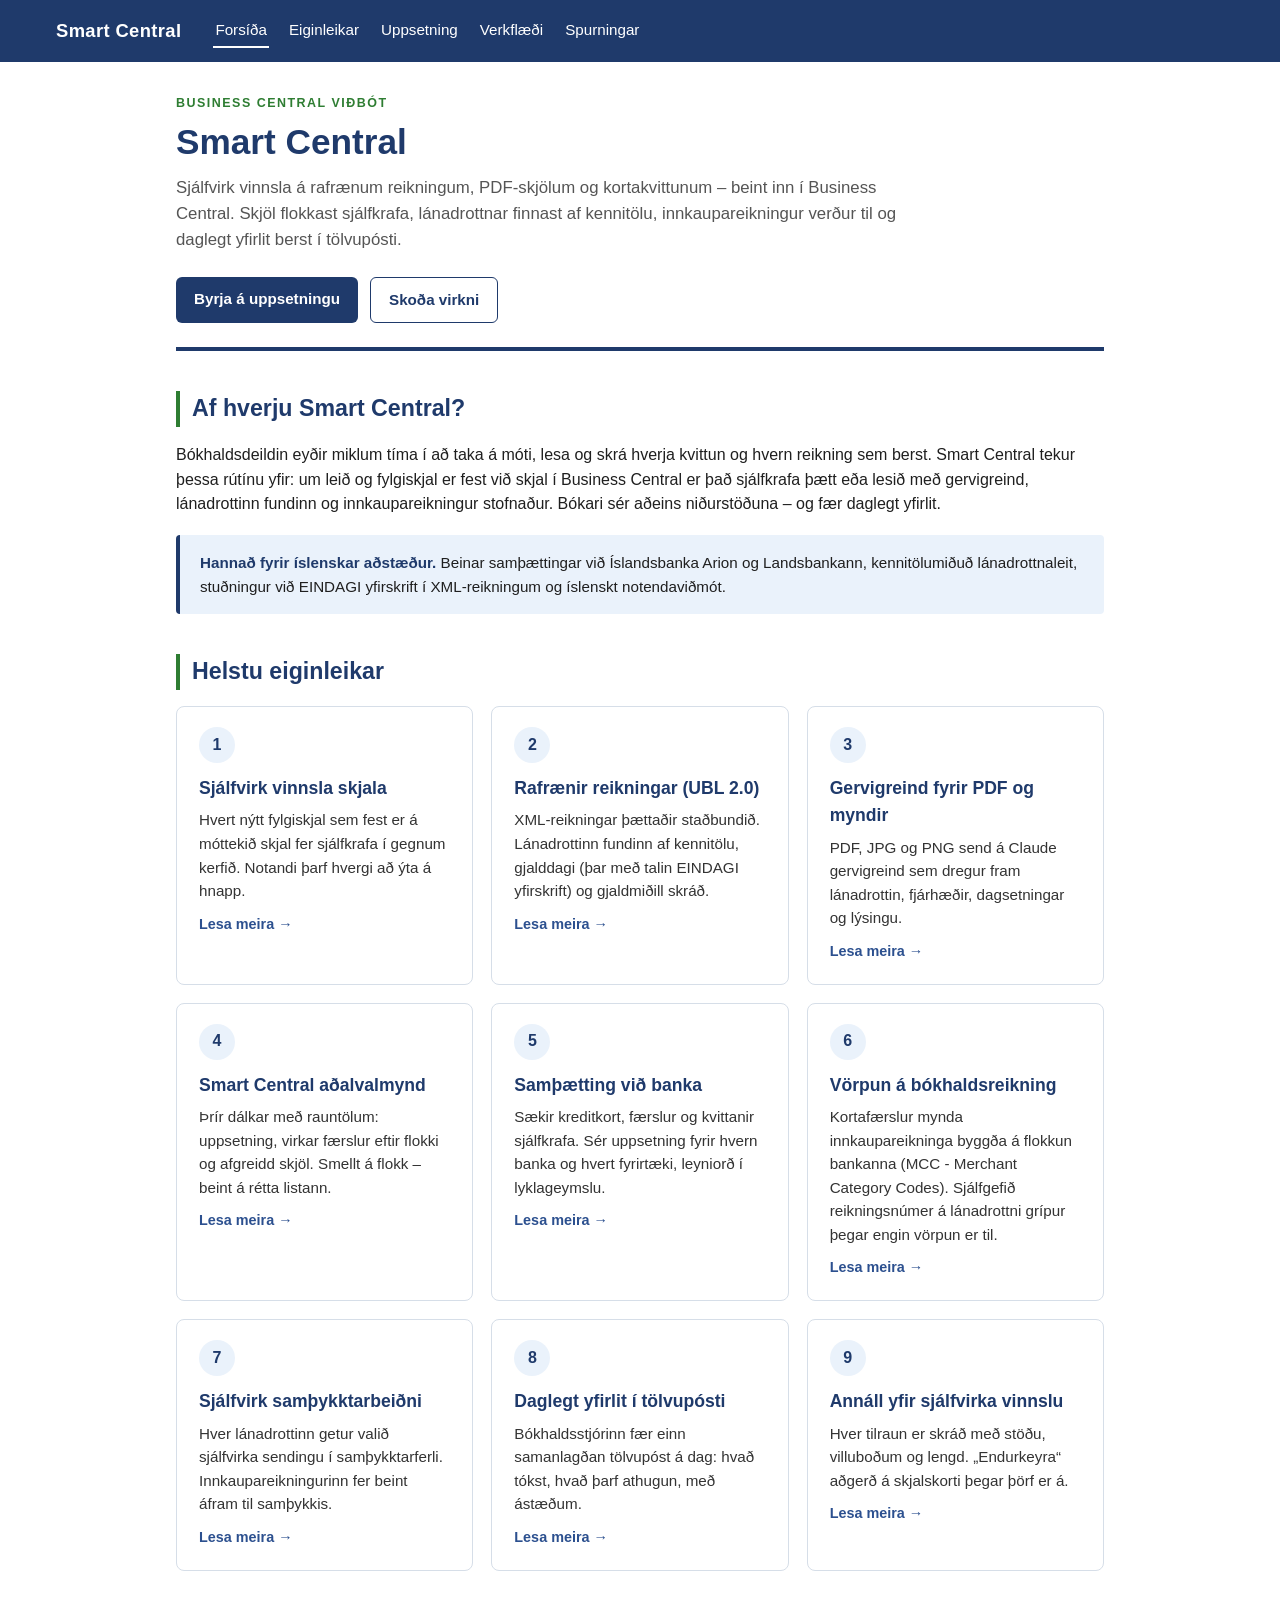
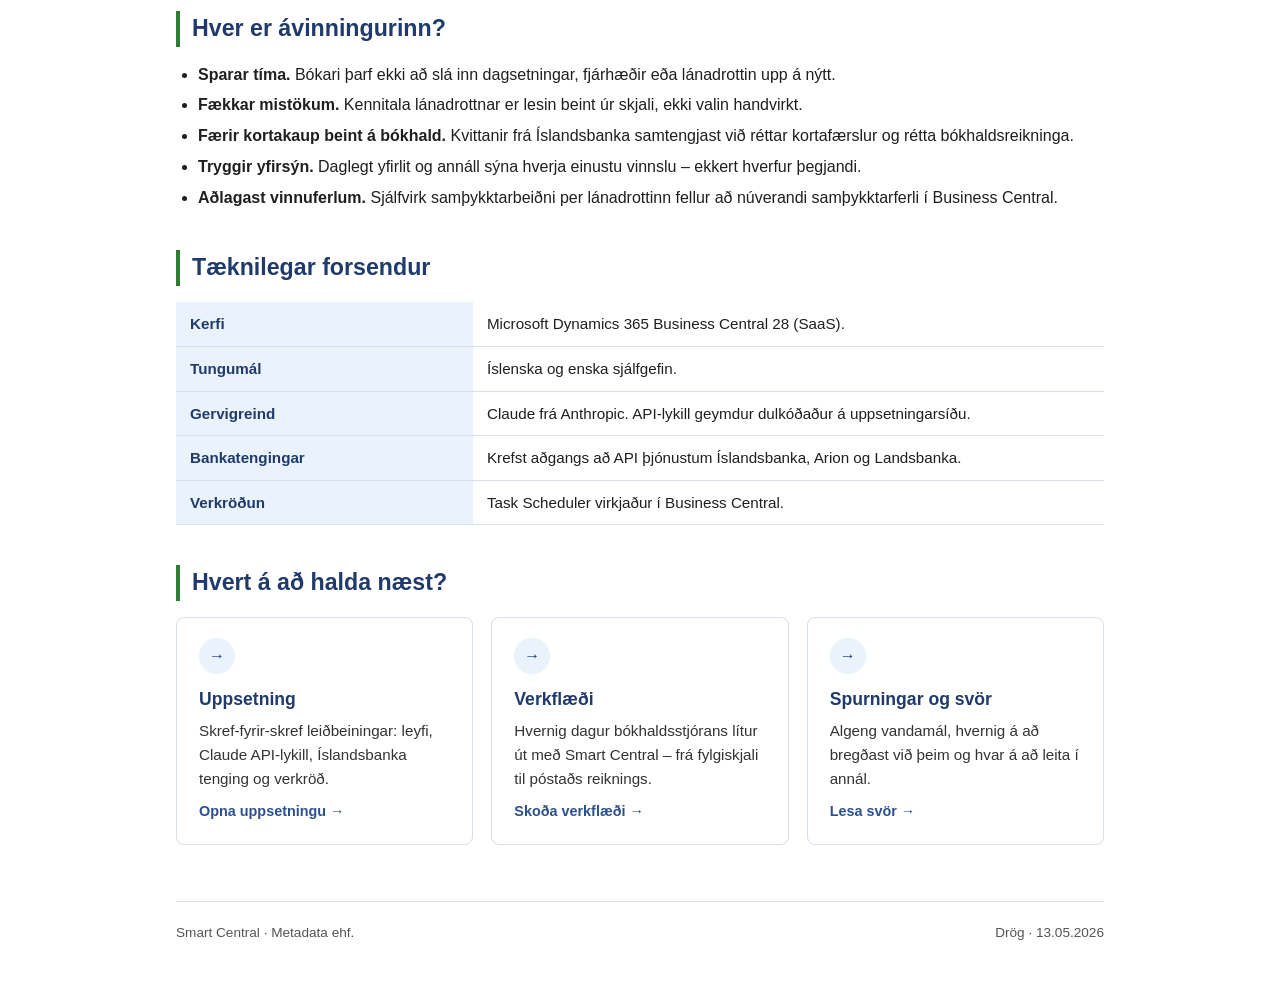
==== commit 23e7430e: "Change text" ====
--- a/SmartCentral/Index.html
+++ b/SmartCentral/Index.html
@@ -130,10 +130,6 @@
             <td>Íslenska og enska sjálfgefin.</td>
         </tr>
         <tr>
-            <th>Ytri háðsemi</th>
-            <td>Engin önnur AL-viðbót þarf að vera uppsett.</td>
-        </tr>
-        <tr>
             <th>Gervigreind</th>
             <td>Claude frá Anthropic. API-lykill geymdur dulkóðaður á uppsetningarsíðu.</td>
         </tr>
